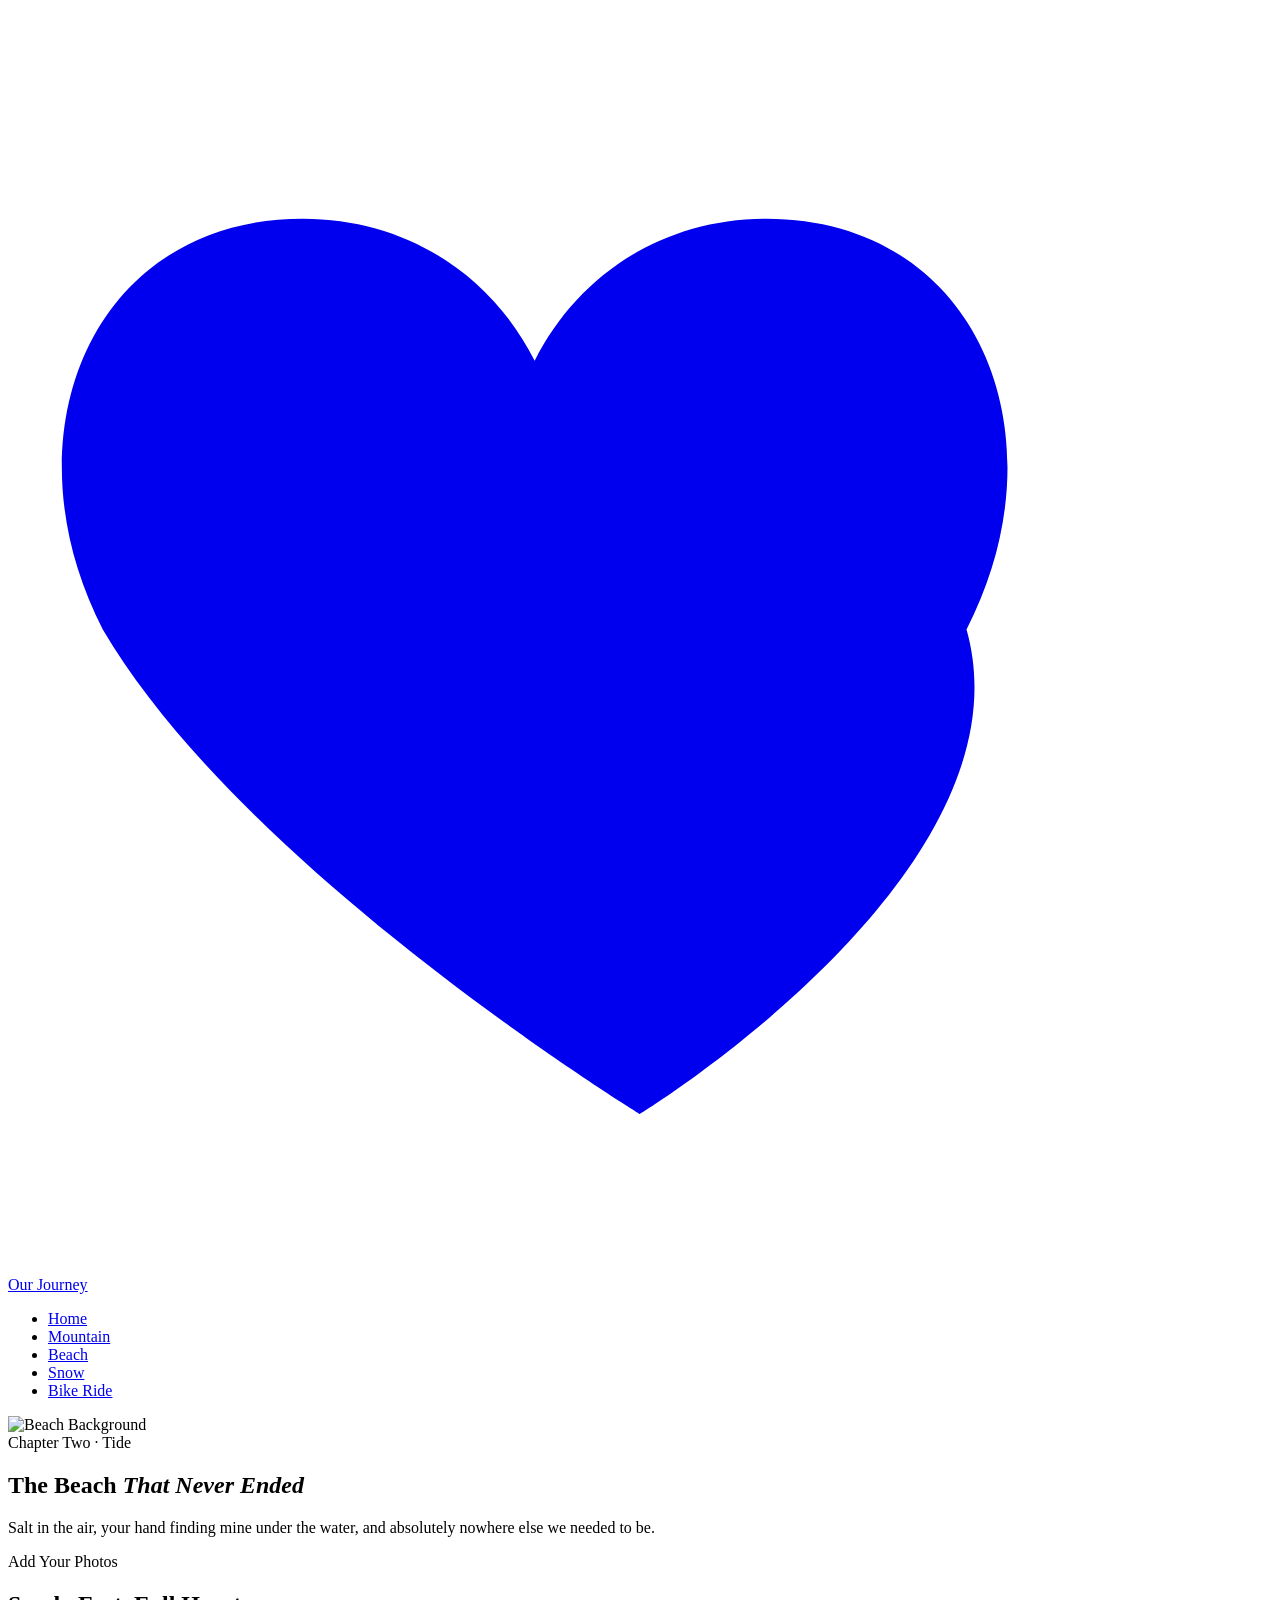
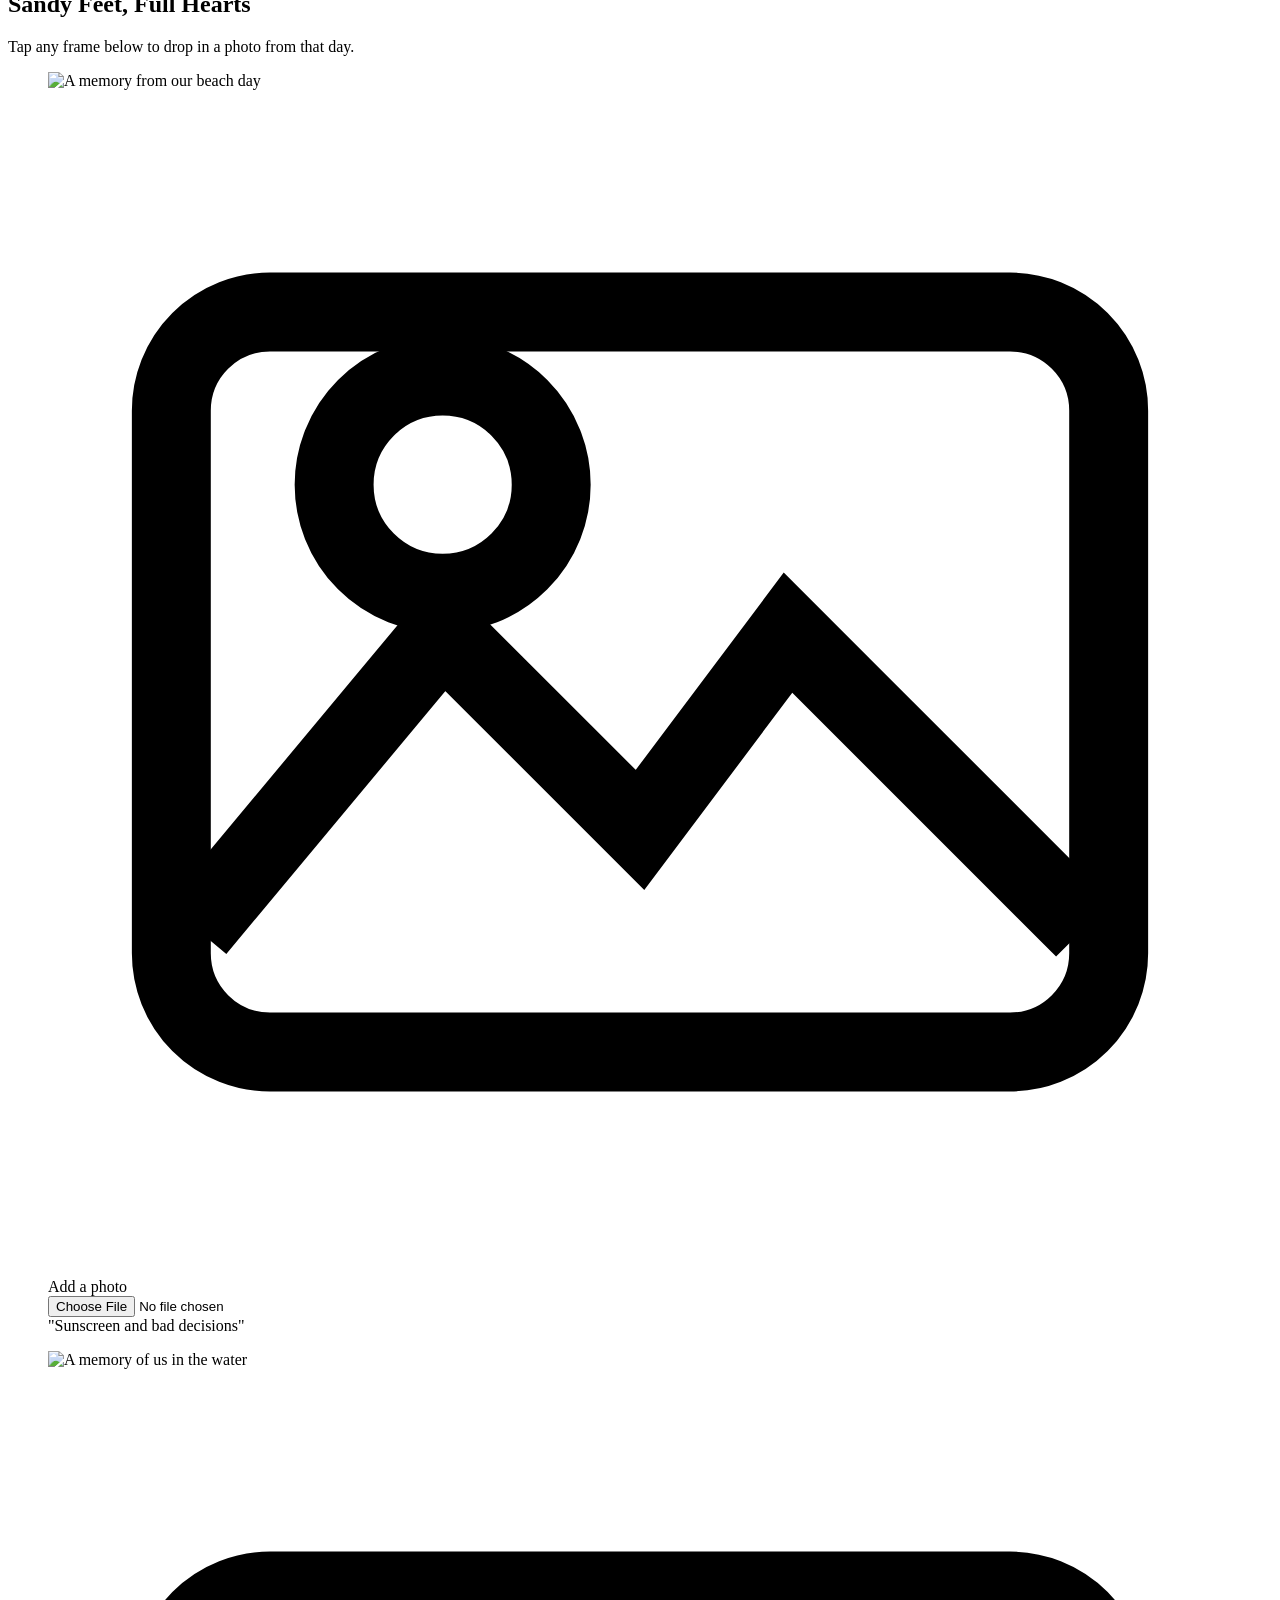
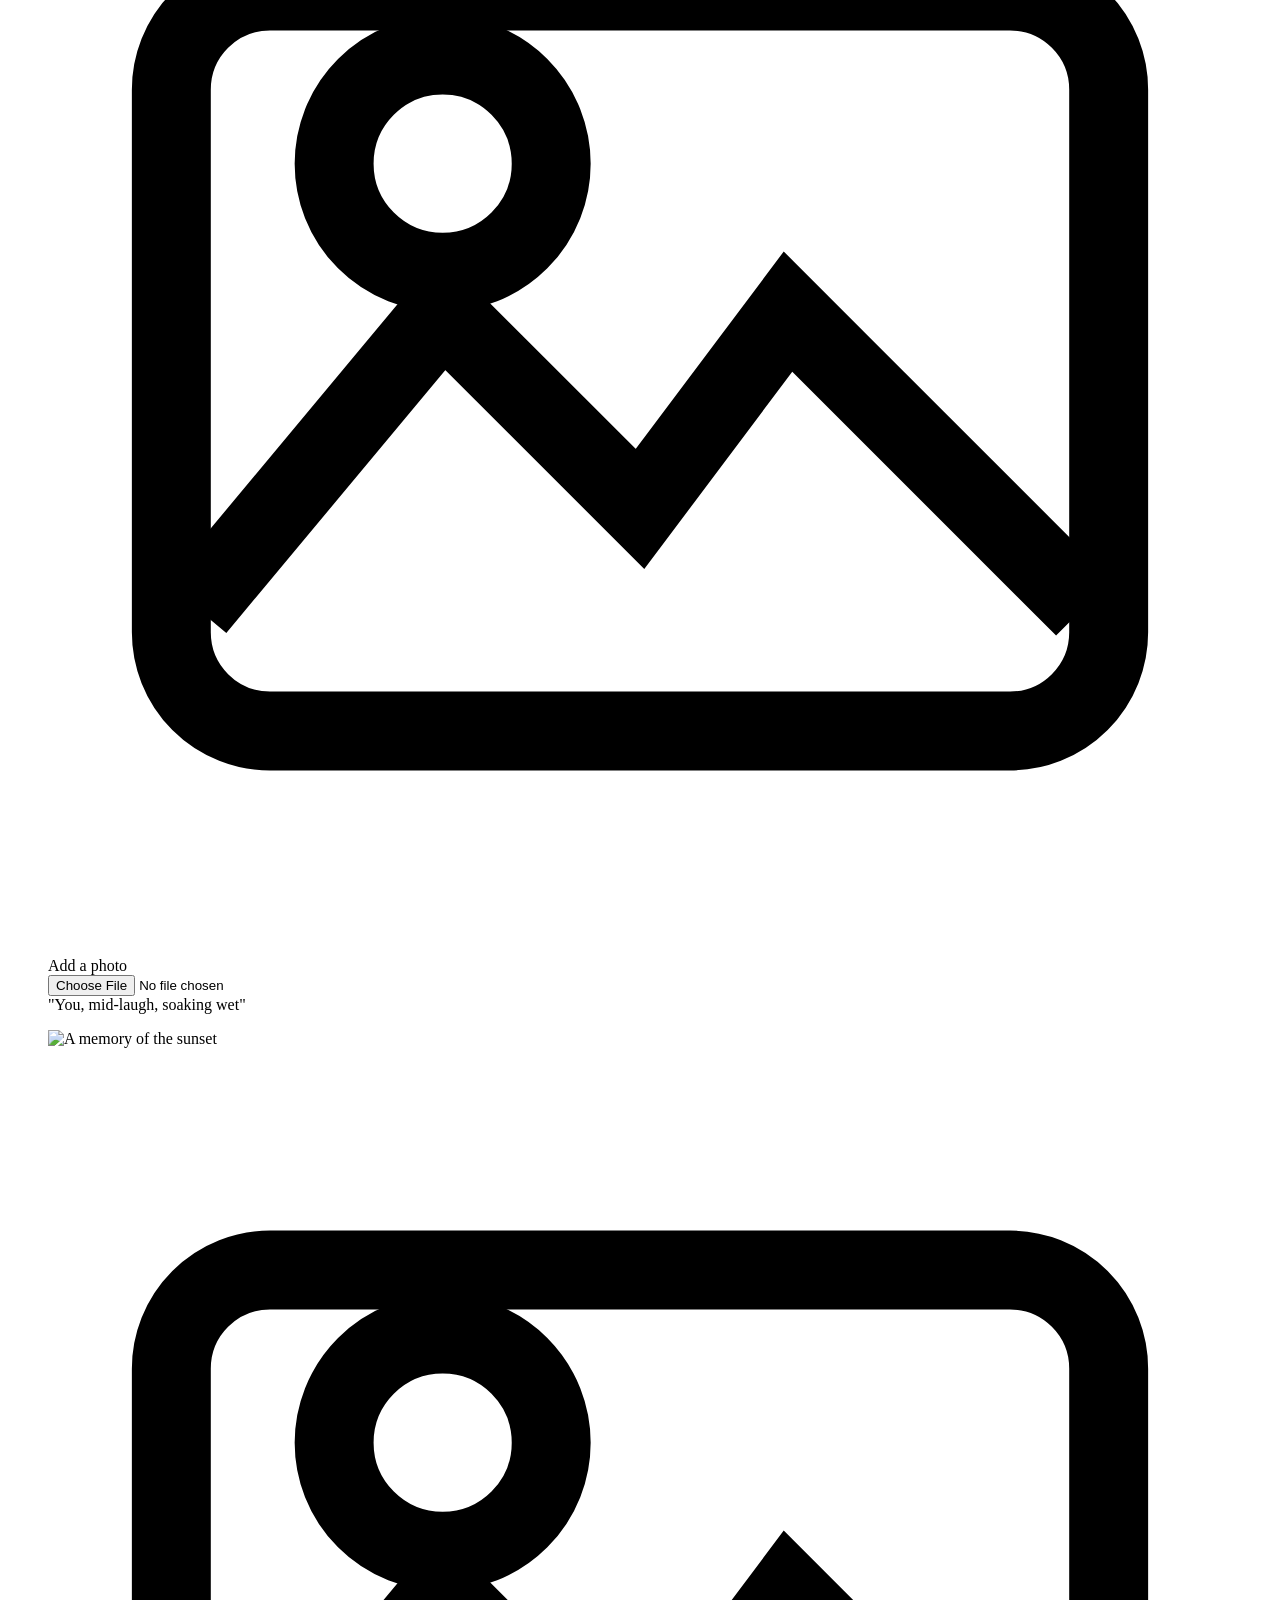
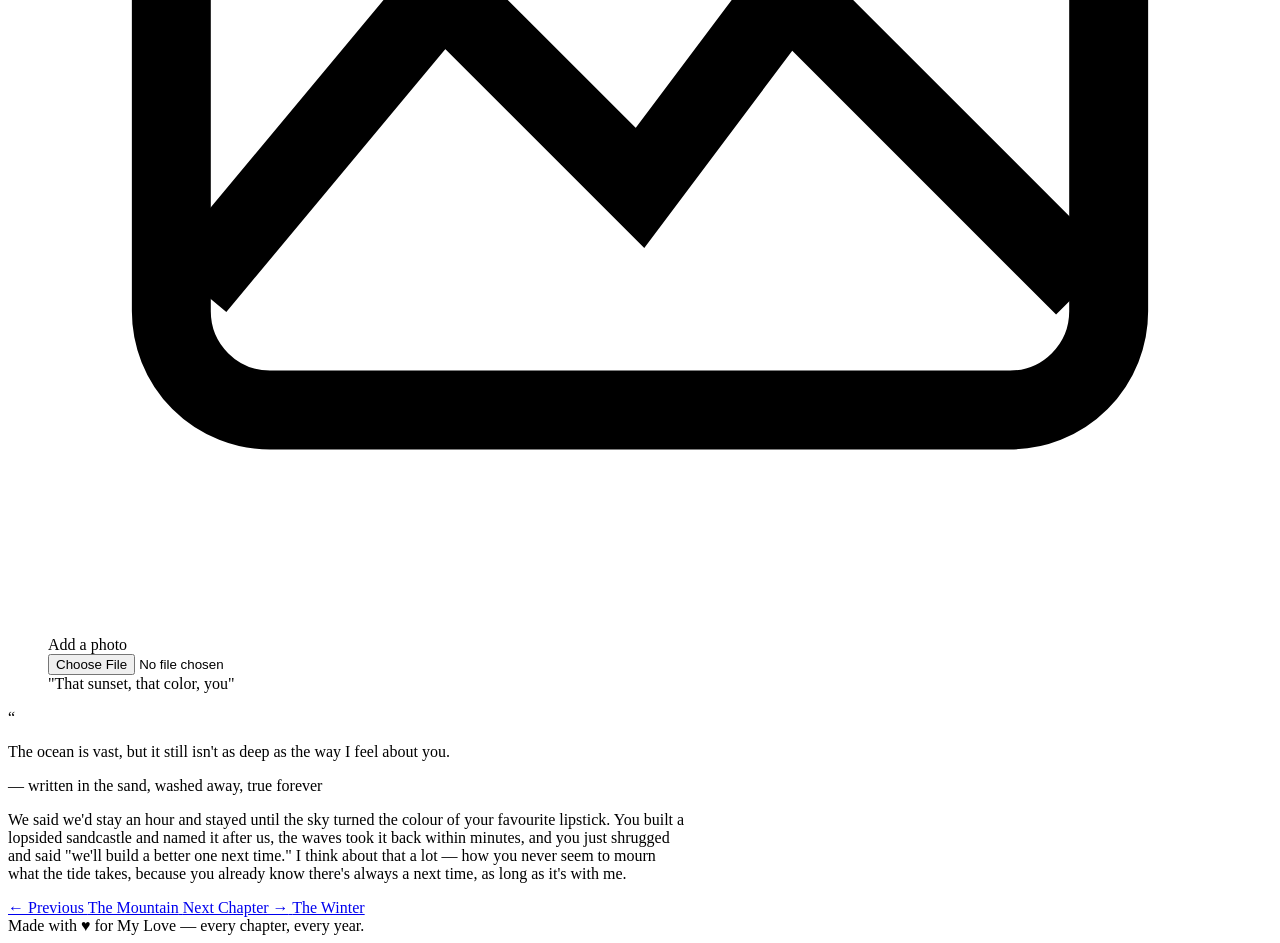
==== beach.html @ 60a68613 "Add files via upload" ====
<!DOCTYPE html>
<html lang="en">
<head>
<meta charset="UTF-8">
<meta name="viewport" content="width=device-width, initial-scale=1.0">
<title>The Beach — Our Journey</title>
<meta name="description" content="Chapter Two: the beach day we never wanted to end.">
<link rel="preconnect" href="https://fonts.googleapis.com">
<link rel="stylesheet" href="css/style.css">
</head>
<body class="page-beach">

<div class="ambient-fx" aria-hidden="true"></div>

<nav class="site-nav">
  <a class="site-nav__mark" href="index.html">
    <svg viewBox="0 0 24 24" fill="currentColor"><path d="M12 21s-7.5-4.6-10.2-9.2C-0.1 8.1 1.6 4 5.6 4c2 0 3.6 1.1 4.4 2.7C10.8 5.1 12.4 4 14.4 4c4 0 5.7 4.1 3.8 7.8C19.5 16.4 12 21 12 21z"/></svg>
    Our Journey
  </a>
  <ul class="site-nav__links">
    <li><a href="index.html">Home</a></li>
    <li><a href="mountain.html">Mountain</a></li>
    <li><a href="beach.html" aria-current="page">Beach</a></li>
    <li><a href="winter.html">Snow</a></li>
    <li><a href="bike.html">Bike Ride</a></li>
  </ul>
</nav>

<main>

  <!-- ===================== CHAPTER HERO ===================== -->
  <section class="chapter-hero">
    <div class="chapter-hero__scene" aria-hidden="true">
      <img src="img/beach.png" alt="Beach Background">
    </div>
    <div class="chapter-hero__scrim"></div>
    <div class="chapter-hero__content">
      <span class="chapter-hero__eyebrow">Chapter Two · Tide</span>
      <h1 class="chapter-hero__title">The Beach <em>That Never Ended</em></h1>
      <p class="chapter-hero__line">Salt in the air, your hand finding mine under the water, and absolutely nowhere else we needed to be.</p>
    </div>
  </section>

  <!-- ===================== MEMORIES ===================== -->
  <section class="section">
    <div class="wrap">
      <div class="section-title">
        <span class="eyebrow">Add Your Photos</span>
        <h2>Sandy Feet, Full Hearts</h2>
        <p>Tap any frame below to drop in a photo from that day.</p>
      </div>

      <div class="memories">
        <figure class="polaroid" style="--tilt:3deg;">
          <div class="polaroid__frame">
            <img alt="A memory from our beach day">
            <div class="polaroid__placeholder">
              <svg viewBox="0 0 24 24" fill="none" stroke="currentColor" stroke-width="1.6"><path d="M3 17l5-6 4 4 3-4 6 6"/><circle cx="8" cy="8" r="2.2"/><rect x="2.5" y="4.5" width="19" height="15" rx="2"/></svg>
              <span>Add a photo</span>
            </div>
            <input class="polaroid__input" type="file" accept="image/*" aria-label="Upload a beach memory photo">
          </div>
          <figcaption class="polaroid__caption">"Sunscreen and bad decisions"</figcaption>
        </figure>

        <figure class="polaroid" style="--tilt:-3deg;">
          <div class="polaroid__frame">
            <img alt="A memory of us in the water">
            <div class="polaroid__placeholder">
              <svg viewBox="0 0 24 24" fill="none" stroke="currentColor" stroke-width="1.6"><path d="M3 17l5-6 4 4 3-4 6 6"/><circle cx="8" cy="8" r="2.2"/><rect x="2.5" y="4.5" width="19" height="15" rx="2"/></svg>
              <span>Add a photo</span>
            </div>
            <input class="polaroid__input" type="file" accept="image/*" aria-label="Upload a memory photo from the water">
          </div>
          <figcaption class="polaroid__caption">"You, mid-laugh, soaking wet"</figcaption>
        </figure>

        <figure class="polaroid" style="--tilt:4deg;">
          <div class="polaroid__frame">
            <img alt="A memory of the sunset">
            <div class="polaroid__placeholder">
              <svg viewBox="0 0 24 24" fill="none" stroke="currentColor" stroke-width="1.6"><path d="M3 17l5-6 4 4 3-4 6 6"/><circle cx="8" cy="8" r="2.2"/><rect x="2.5" y="4.5" width="19" height="15" rx="2"/></svg>
              <span>Add a photo</span>
            </div>
            <input class="polaroid__input" type="file" accept="image/*" aria-label="Upload a memory photo of the sunset">
          </div>
          <figcaption class="polaroid__caption">"That sunset, that color, you"</figcaption>
        </figure>
      </div>
    </div>
  </section>

  <!-- ===================== QUOTE ===================== -->
  <section class="section" style="padding-top:0;">
    <div class="wrap">
      <div class="quote-block">
        <span class="quote-mark quote-block__mark">“</span>
        <p class="quote-block__text">The ocean is vast, but it still isn't as deep as the way I feel about you.</p>
        <span class="quote-block__attr">— written in the sand, washed away, true forever</span>
      </div>
    </div>
  </section>

  <!-- ===================== NARRATIVE ===================== -->
  <section class="section" style="padding-top:0;">
    <div class="wrap" style="max-width:680px;">
      <p>
        We said we'd stay an hour and stayed until the sky turned the colour of your favourite lipstick. You
        built a lopsided sandcastle and named it after us, the waves took it back within minutes, and you just
        shrugged and said "we'll build a better one next time." I think about that a lot — how you never seem
        to mourn what the tide takes, because you already know there's always a next time, as long as it's
        with me.
      </p>
    </div>
  </section>

</main>

<div class="chapter-footer wrap">
  <a class="cf-link" href="mountain.html">
    <span class="label">← Previous</span>
    <span class="dest">The Mountain</span>
  </a>
  <a class="cf-link cf-next" href="winter.html">
    <span class="label">Next Chapter →</span>
    <span class="dest">The Winter</span>
  </a>
</div>

<footer class="site-footer">
  Made with <span class="heart">♥</span> for <span data-her-name>My Love</span> — every chapter, every year.
</footer>

<script src="js/script.js"></script>
</body>
</html>
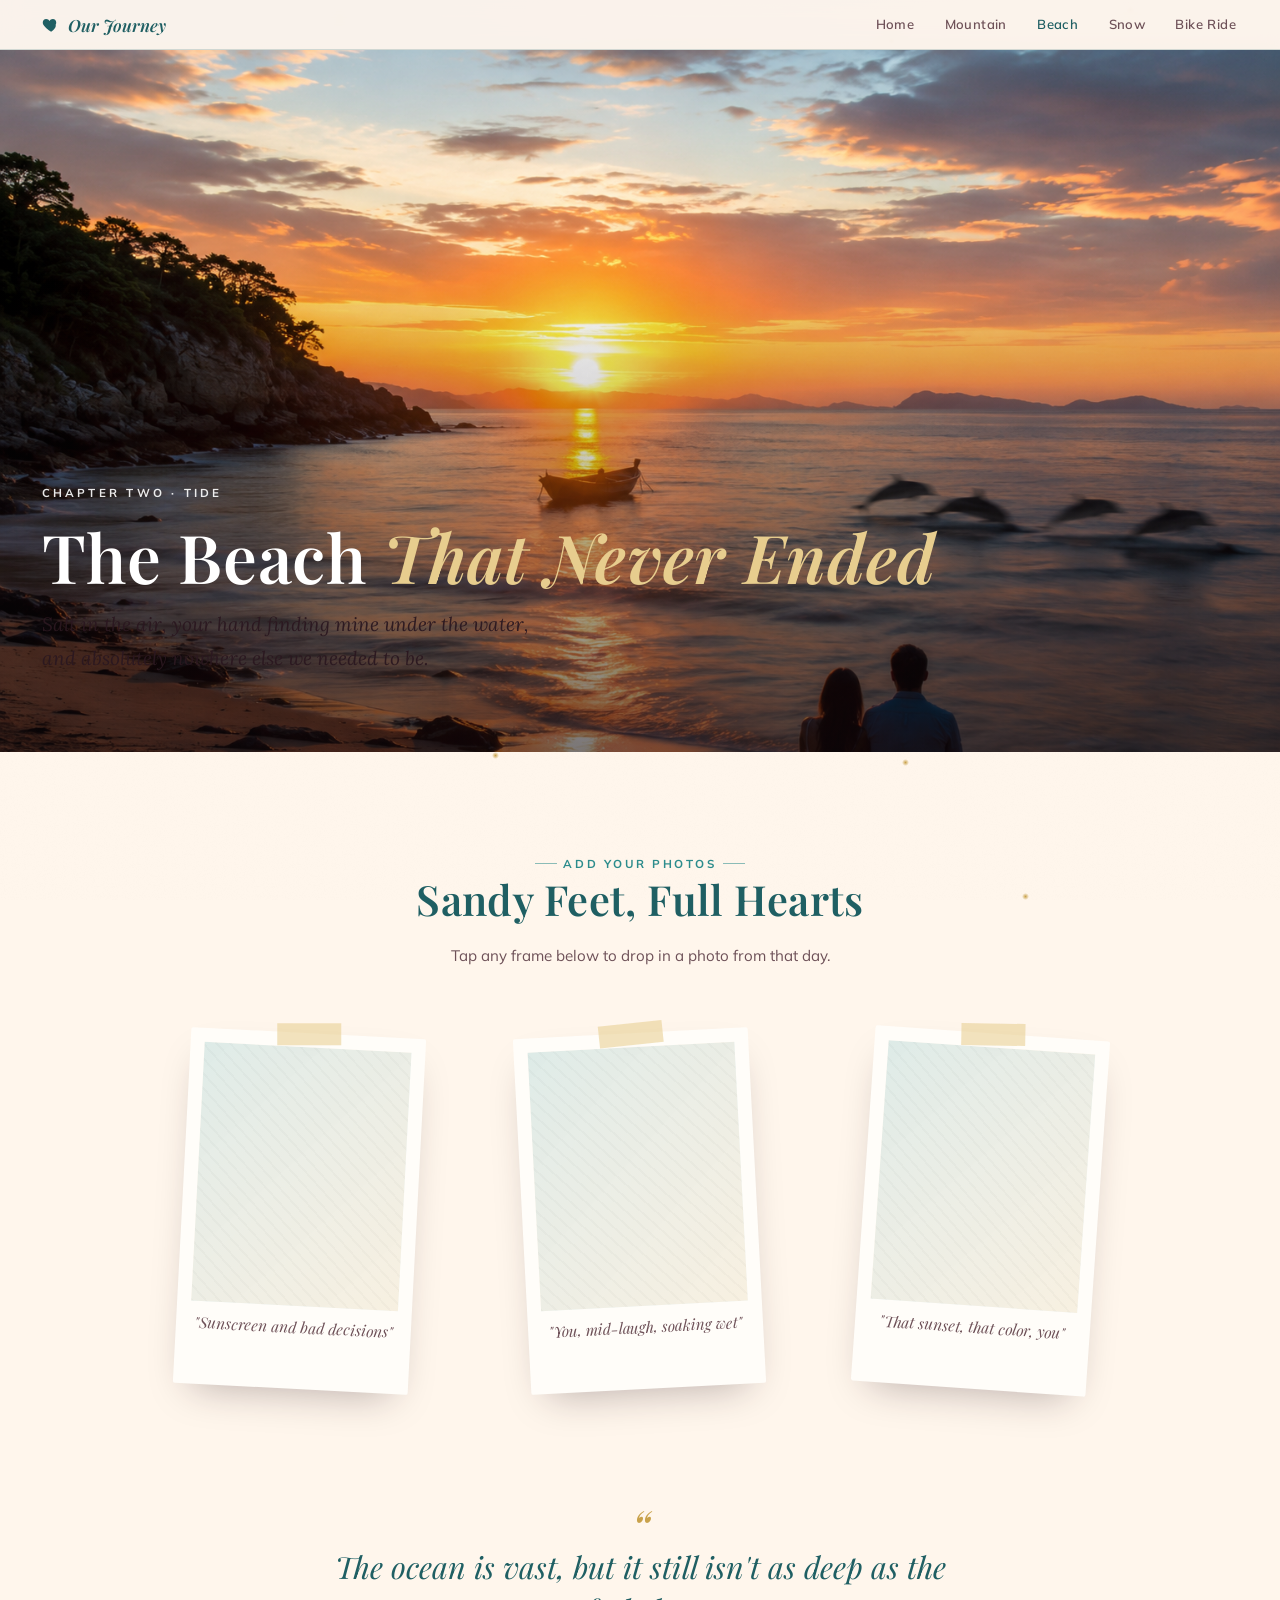
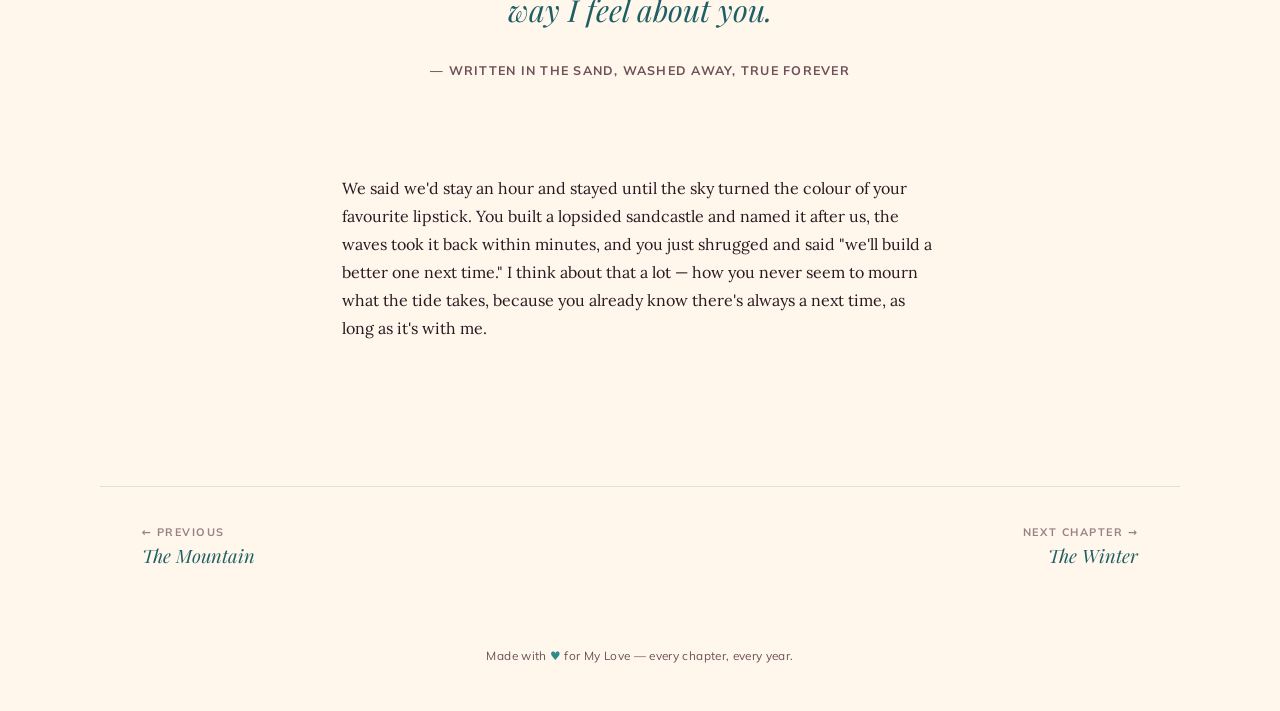
==== commit 8bf505db: "Add files via upload" ====
--- a/beach.html
+++ b/beach.html
@@ -53,36 +53,21 @@
       <div class="memories">
         <figure class="polaroid" style="--tilt:3deg;">
           <div class="polaroid__frame">
-            <img alt="A memory from our beach day">
-            <div class="polaroid__placeholder">
-              <svg viewBox="0 0 24 24" fill="none" stroke="currentColor" stroke-width="1.6"><path d="M3 17l5-6 4 4 3-4 6 6"/><circle cx="8" cy="8" r="2.2"/><rect x="2.5" y="4.5" width="19" height="15" rx="2"/></svg>
-              <span>Add a photo</span>
-            </div>
-            <input class="polaroid__input" type="file" accept="image/*" aria-label="Upload a beach memory photo">
+            <img src="img/beach1.jpg" alt="A memory from our mountain hike" >
           </div>
           <figcaption class="polaroid__caption">"Sunscreen and bad decisions"</figcaption>
         </figure>
 
         <figure class="polaroid" style="--tilt:-3deg;">
           <div class="polaroid__frame">
-            <img alt="A memory of us in the water">
-            <div class="polaroid__placeholder">
-              <svg viewBox="0 0 24 24" fill="none" stroke="currentColor" stroke-width="1.6"><path d="M3 17l5-6 4 4 3-4 6 6"/><circle cx="8" cy="8" r="2.2"/><rect x="2.5" y="4.5" width="19" height="15" rx="2"/></svg>
-              <span>Add a photo</span>
-            </div>
-            <input class="polaroid__input" type="file" accept="image/*" aria-label="Upload a memory photo from the water">
+            <img src="img/beach2.jpg" alt="A memory from our mountain hike" >
           </div>
           <figcaption class="polaroid__caption">"You, mid-laugh, soaking wet"</figcaption>
         </figure>
 
         <figure class="polaroid" style="--tilt:4deg;">
           <div class="polaroid__frame">
-            <img alt="A memory of the sunset">
-            <div class="polaroid__placeholder">
-              <svg viewBox="0 0 24 24" fill="none" stroke="currentColor" stroke-width="1.6"><path d="M3 17l5-6 4 4 3-4 6 6"/><circle cx="8" cy="8" r="2.2"/><rect x="2.5" y="4.5" width="19" height="15" rx="2"/></svg>
-              <span>Add a photo</span>
-            </div>
-            <input class="polaroid__input" type="file" accept="image/*" aria-label="Upload a memory photo of the sunset">
+            <img src="img/beach3.jpg" alt="A memory from our mountain hike" >
           </div>
           <figcaption class="polaroid__caption">"That sunset, that color, you"</figcaption>
         </figure>
--- a/css/style.css
+++ b/css/style.css
@@ -0,0 +1,498 @@
+/* ============================================================
+   OUR JOURNEY — a birthday love letter
+   Shared design system: tokens, type, ambient fx, components
+   ============================================================ */
+
+@import url('https://fonts.googleapis.com/css2?family=Playfair+Display:ital,wght@0,500;0,600;0,700;1,500;1,600&family=Lora:ital,wght@0,400;0,500;1,400;1,500&family=Mulish:wght@400;500;600;700&display=swap');
+
+:root{
+  /* ---- brand tokens (homepage / shared chrome) ---- */
+  --rose-deep:   #7A1F3D;
+  --rose-mid:    #C2415A;
+  --rose-soft:   #E8A6AE;
+  --blush:       #F7E6E0;
+  --cream:       #FBF3EC;
+  --gold:        #C9A24B;
+  --gold-soft:   #E7CD8E;
+  --ink:         #2B1820;
+  --ink-soft:    #6E5158;
+
+  /* ---- per-chapter accents (overridden per page on <body>) ---- */
+  --accent:      var(--rose-mid);
+  --accent-deep: var(--rose-deep);
+  --page-bg-1:   var(--cream);
+  --page-bg-2:   var(--blush);
+
+  --display: 'Playfair Display', 'Times New Roman', serif;
+  --body:    'Lora', Georgia, serif;
+  --ui:      'Mulish', system-ui, sans-serif;
+
+  --shadow-paper: 0 18px 40px -18px rgba(43,24,32,0.35);
+  --shadow-soft:  0 8px 24px -10px rgba(43,24,32,0.22);
+  --radius-paper: 3px;
+  --maxw: 1080px;
+}
+
+*,*::before,*::after{ box-sizing:border-box; }
+html{ scroll-behavior:smooth; }
+
+body{
+  margin:0;
+  font-family:var(--body);
+  color:var(--ink);
+  background:
+    radial-gradient(ellipse at 20% 0%, color-mix(in srgb, var(--accent) 10%, transparent), transparent 55%),
+    radial-gradient(ellipse at 85% 30%, color-mix(in srgb, var(--gold) 12%, transparent), transparent 50%),
+    var(--page-bg-1);
+  background-attachment:fixed;
+  position:relative;
+  overflow-x:hidden;
+  -webkit-font-smoothing:antialiased;
+}
+
+/* faint paper grain so panels don't feel flat-digital */
+body::before{
+  content:"";
+  position:fixed; inset:0;
+  pointer-events:none;
+  z-index:0;
+  opacity:.5;
+  background-image:url("data:image/svg+xml,%3Csvg xmlns='http://www.w3.org/2000/svg' width='160' height='160'%3E%3Cfilter id='n'%3E%3CfeTurbulence type='fractalNoise' baseFrequency='0.9' numOctaves='2' stitchTiles='stitch'/%3E%3CfeColorMatrix type='saturate' values='0'/%3E%3C/filter%3E%3Crect width='100%25' height='100%25' filter='url(%23n)' opacity='0.035'/%3E%3C/svg%3E");
+}
+
+h1,h2,h3,h4{ font-family:var(--display); margin:0 0 .4em; color:var(--accent-deep); font-weight:600; letter-spacing:.01em; }
+p{ line-height:1.75; color:var(--ink); margin:0 0 1em; }
+a{ color:inherit; }
+img{ max-width:100%; display:block; }
+
+.eyebrow{
+  font-family:var(--ui);
+  font-size:.72rem;
+  letter-spacing:.22em;
+  text-transform:uppercase;
+  color:var(--accent);
+  font-weight:700;
+  display:inline-flex;
+  align-items:center;
+  gap:.6em;
+}
+.eyebrow::before, .eyebrow::after{ content:""; width:22px; height:1px; background:currentColor; opacity:.55; }
+
+.quote-mark{ font-family:var(--display); font-style:italic; }
+
+/* ============================================================
+   NAVIGATION — the journal's table of contents, always present
+   ============================================================ */
+.site-nav{
+  position:sticky; top:0; z-index:50;
+  display:flex; align-items:center; justify-content:space-between;
+  gap:1rem;
+  padding:.85rem clamp(1.1rem,4vw,2.6rem);
+  background:color-mix(in srgb, var(--cream) 88%, transparent);
+  backdrop-filter:blur(10px) saturate(1.1);
+  border-bottom:1px solid color-mix(in srgb, var(--accent-deep) 18%, transparent);
+}
+.site-nav__mark{
+  font-family:var(--display); font-style:italic; font-weight:600;
+  font-size:1.05rem; color:var(--accent-deep); text-decoration:none;
+  display:flex; align-items:center; gap:.5rem;
+  white-space:nowrap;
+}
+.site-nav__mark svg{ width:18px; height:18px; flex:none; }
+
+.site-nav__links{
+  display:flex; align-items:center; gap:clamp(.4rem,2vw,1.6rem);
+  list-style:none; margin:0; padding:0;
+  font-family:var(--ui); font-size:.82rem; font-weight:600;
+  letter-spacing:.03em;
+  overflow-x:auto; scrollbar-width:none;
+}
+.site-nav__links::-webkit-scrollbar{ display:none; }
+.site-nav__links a{
+  text-decoration:none; color:var(--ink-soft);
+  padding:.4rem .15rem; position:relative; white-space:nowrap;
+}
+.site-nav__links a::after{
+  content:""; position:absolute; left:0; right:0; bottom:-2px; height:2px;
+  background:var(--accent); transform:scaleX(0); transform-origin:left;
+  transition:transform .25s ease;
+}
+.site-nav__links a:hover::after,
+.site-nav__links a[aria-current="page"]::after{ transform:scaleX(1); }
+.site-nav__links a[aria-current="page"]{ color:var(--accent-deep); }
+
+/* ============================================================
+   AMBIENT FX — drifting petals + twinkling sparkles
+   ============================================================ */
+.ambient-fx{ position:fixed; inset:0; pointer-events:none; z-index:1; overflow:hidden; }
+
+.petal{
+  position:absolute; top:-8%;
+  width:14px; height:14px;
+  opacity:.85;
+  animation:petal-fall linear infinite, petal-sway ease-in-out infinite;
+  will-change:transform;
+}
+.petal svg{ width:100%; height:100%; display:block; filter:drop-shadow(0 2px 3px rgba(122,31,61,.25)); }
+
+@keyframes petal-fall{
+  0%{ transform:translateY(-10vh) rotate(0deg); }
+  100%{ transform:translateY(110vh) rotate(340deg); }
+}
+@keyframes petal-sway{
+  0%,100%{ margin-left:0; }
+  50%{ margin-left:38px; }
+}
+
+.sparkle{
+  position:absolute;
+  width:7px; height:7px;
+  background:radial-gradient(circle, var(--gold) 0%, transparent 70%);
+  border-radius:50%;
+  animation:sparkle-twinkle ease-in-out infinite;
+}
+@keyframes sparkle-twinkle{
+  0%,100%{ opacity:0; transform:scale(.4); }
+  50%{ opacity:1; transform:scale(1.15); }
+}
+
+@media (prefers-reduced-motion:reduce){
+  .petal, .sparkle{ animation:none !important; display:none; }
+  html{ scroll-behavior:auto; }
+}
+
+/* ============================================================
+   LAYOUT SHELL
+   ============================================================ */
+main{ position:relative; z-index:2; }
+.wrap{ max-width:var(--maxw); margin:0 auto; padding-left:clamp(1.1rem,5vw,2.6rem); padding-right:clamp(1.1rem,5vw,2.6rem); }
+.section{ padding:clamp(3rem,8vw,6rem) 0; }
+
+/* ============================================================
+   CHAPTER HERO — full-bleed illustrated scene per location
+   ============================================================ */
+.chapter-hero{
+  position:relative;
+  min-height:78vh;
+  display:flex; align-items:flex-end;
+  overflow:hidden;
+  color:#fff;
+}
+.chapter-hero__scene{ position:absolute; inset:0; z-index:0; }
+.chapter-hero__scene svg{ width:100%; height:100%; display:block; }
+.chapter-hero__scrim{
+  position:absolute; inset:0; z-index:1;
+  background:linear-gradient(180deg, rgba(0,0,0,0) 30%, rgba(15,8,12,.55) 100%);
+}
+.chapter-hero__content{ position:relative; z-index:2; padding:clamp(2rem,6vw,4rem) clamp(1.1rem,5vw,2.6rem) clamp(2.4rem,6vw,3.6rem); width:100%; }
+.chapter-hero__eyebrow{ font-family:var(--ui); letter-spacing:.28em; text-transform:uppercase; font-size:.72rem; opacity:.9; font-weight:700; }
+.chapter-hero__title{ font-size:clamp(2.3rem,6vw,4.2rem); color:#fff; margin:.3em 0 .25em; line-height:1.04; }
+.chapter-hero__title em{ font-style:italic; color:var(--gold-soft); }
+.chapter-hero__line{ font-family:var(--body); font-style:italic; font-size:clamp(1rem,2vw,1.2rem); max-width:46ch; opacity:.95; }
+
+/* ============================================================
+   POLAROID PHOTO FRAMES (click-to-add-your-photo)
+   ============================================================ */
+.memories{
+  display:grid; gap:2.2rem 1.6rem;
+  grid-template-columns:repeat(auto-fit, minmax(220px,1fr));
+  margin-top:2.6rem;
+}
+.polaroid{
+  background:#fffdf9;
+  padding:14px 14px 52px;
+  box-shadow:var(--shadow-paper);
+  border-radius:2px;
+  transform:rotate(var(--tilt,-3deg));
+  transition:transform .3s ease, box-shadow .3s ease;
+  position:relative;
+}
+.polaroid:hover{ transform:rotate(0deg) scale(1.02); box-shadow:0 26px 48px -18px rgba(43,24,32,.4); z-index:5; }
+.polaroid::before{
+  content:""; position:absolute; top:-10px; left:50%; transform:translateX(-50%) rotate(-3deg);
+  width:64px; height:22px;
+  background:color-mix(in srgb, var(--gold-soft) 70%, transparent);
+  opacity:.8; box-shadow:var(--shadow-soft);
+}
+.polaroid__frame{
+  position:relative;
+  aspect-ratio:4/5;
+  background:
+    linear-gradient(135deg, color-mix(in srgb, var(--accent) 16%, transparent), color-mix(in srgb, var(--gold) 14%, transparent)),
+    repeating-linear-gradient(45deg, rgba(0,0,0,.025) 0 2px, transparent 2px 10px);
+  overflow:hidden;
+  display:flex; align-items:center; justify-content:center;
+  cursor:pointer;
+}
+.polaroid__frame img{ width:100%; height:100%; object-fit:cover; display:none; }
+.polaroid__frame.has-photo img{ display:block; }
+.polaroid__frame.has-photo .polaroid__placeholder{ display:none; }
+.polaroid__placeholder{
+  display:flex; flex-direction:column; align-items:center; gap:.5rem;
+  color:var(--accent-deep); font-family:var(--ui); font-size:.74rem; font-weight:600;
+  text-align:center; padding:1rem; letter-spacing:.02em; opacity:.75;
+}
+.polaroid__placeholder svg{ width:30px; height:30px; opacity:.7; }
+.polaroid__input{ position:absolute; inset:0; opacity:0; cursor:pointer; }
+.polaroid__caption{
+  font-family:var(--display); font-style:italic; color:var(--ink-soft);
+  text-align:center; font-size:.95rem; margin-top:.7rem; padding:0 .2rem;
+}
+
+/* ============================================================
+   QUOTE BLOCK
+   ============================================================ */
+.quote-block{
+  max-width:62ch; margin:0 auto; text-align:center;
+}
+.quote-block__mark{ font-family:var(--display); font-size:3rem; line-height:1; color:var(--gold); display:block; margin-bottom:-.2rem; }
+.quote-block__text{ font-family:var(--display); font-style:italic; font-size:clamp(1.3rem,3vw,1.9rem); color:var(--accent-deep); line-height:1.4; }
+.quote-block__attr{ font-family:var(--ui); font-size:.78rem; letter-spacing:.1em; text-transform:uppercase; color:var(--ink-soft); margin-top:1rem; display:block; font-weight:700; }
+
+/* ============================================================
+   BUTTONS
+   ============================================================ */
+.btn{
+  display:inline-flex; align-items:center; gap:.55rem;
+  font-family:var(--ui); font-weight:700; font-size:.82rem; letter-spacing:.04em;
+  text-decoration:none; cursor:pointer; border:none;
+  padding:.95rem 1.8rem; border-radius:999px;
+  transition:transform .25s ease, box-shadow .25s ease, background .25s ease;
+}
+.btn-primary{
+  background:linear-gradient(135deg, var(--rose-mid), var(--rose-deep));
+  color:#fff; box-shadow:0 14px 30px -12px color-mix(in srgb, var(--rose-deep) 70%, transparent);
+}
+.btn-primary:hover{ transform:translateY(-2px); box-shadow:0 18px 34px -10px color-mix(in srgb, var(--rose-deep) 75%, transparent); }
+.btn-ghost{
+  background:transparent; color:var(--accent-deep);
+  border:1.5px solid color-mix(in srgb, var(--accent-deep) 45%, transparent);
+}
+.btn-ghost:hover{ background:color-mix(in srgb, var(--accent-deep) 8%, transparent); }
+.btn svg{ width:16px; height:16px; }
+
+/* ============================================================
+   CHAPTER FOOTER NAV (prev / next through the journey)
+   ============================================================ */
+.chapter-footer{
+  display:flex; flex-wrap:wrap; gap:1rem; align-items:center; justify-content:space-between;
+  padding:2.4rem clamp(1.1rem,5vw,2.6rem) 3rem;
+  border-top:1px solid color-mix(in srgb, var(--accent-deep) 14%, transparent);
+  margin-top:2rem;
+  font-family:var(--ui);
+}
+.chapter-footer a{ text-decoration:none; }
+.cf-link{
+  display:flex; flex-direction:column; gap:.2rem;
+  color:var(--ink-soft);
+  font-size:.8rem;
+}
+.cf-link span.label{ letter-spacing:.14em; text-transform:uppercase; font-size:.68rem; font-weight:700; opacity:.7; }
+.cf-link span.dest{ font-family:var(--display); font-style:italic; font-size:1.15rem; color:var(--accent-deep); }
+.cf-next{ text-align:right; align-items:flex-end; }
+
+footer.site-footer{
+  text-align:center; padding:2rem 1rem 3rem;
+  font-family:var(--ui); font-size:.74rem; color:var(--ink-soft); letter-spacing:.03em;
+  position:relative; z-index:2;
+}
+footer.site-footer .heart{ color:var(--accent); }
+
+/* shared section title */
+.section-title{ text-align:center; max-width:56ch; margin:0 auto 3rem; }
+.section-title h2{ font-size:clamp(1.8rem,4vw,2.6rem); }
+.section-title p{ color:var(--ink-soft); font-family:var(--ui); font-size:.95rem; }
+
+@media (max-width:640px){
+  .chapter-hero{ min-height:64vh; }
+  .chapter-footer{ flex-direction:column; align-items:stretch; text-align:left; }
+  .cf-next{ text-align:left; align-items:flex-start; }
+}
+
+/* ============================================================
+   HOMEPAGE — hero envelope, birthday letter, journey map
+   ============================================================ */
+.home-hero{
+  position:relative;
+  padding:clamp(2.4rem,7vw,4.5rem) 0 clamp(3rem,8vw,5rem);
+  text-align:center;
+  overflow:hidden;
+}
+.home-hero__roses{ position:absolute; inset:0; z-index:0; opacity:.9; pointer-events:none; }
+.home-hero__inner{ position:relative; z-index:2; }
+
+.home-hero .eyebrow{ justify-content:center; margin-bottom:1.2rem; }
+.home-hero h1{
+  font-size:clamp(2.4rem,7vw,4.6rem);
+  line-height:1.05;
+  margin-bottom:.5rem;
+}
+.home-hero h1 em{ color:var(--accent); font-style:italic; }
+.home-hero .sub{
+  font-family:var(--body); font-style:italic; color:var(--ink-soft);
+  font-size:clamp(1rem,2vw,1.25rem); max-width:46ch; margin:0 auto 2.6rem;
+}
+
+/* ---- envelope ---- */
+.envelope-wrap{ display:flex; justify-content:center; margin:0 auto 1rem; }
+.envelope{
+  --ew: min(420px, 86vw);
+  width:var(--ew);
+  aspect-ratio:16/10.5;
+  position:relative;
+  cursor:pointer;
+  -webkit-tap-highlight-color:transparent;
+}
+.envelope__body{
+  position:absolute; inset:0;
+  background:linear-gradient(160deg, #fffaf4, var(--blush));
+  border-radius:6px;
+  box-shadow:var(--shadow-paper);
+  overflow:hidden;
+}
+.envelope__body::before, .envelope__body::after{
+  content:""; position:absolute; top:0; width:50%; height:100%;
+  background:linear-gradient(135deg, color-mix(in srgb, var(--accent) 18%, #fff), transparent 70%);
+}
+.envelope__body::after{ right:0; transform:scaleX(-1); }
+.envelope__flap{
+  position:absolute; top:0; left:0; right:0; height:55%;
+  background:linear-gradient(160deg, var(--rose-mid), var(--rose-deep));
+  clip-path:polygon(0 0, 100% 0, 50% 100%);
+  transform-origin:top center;
+  transition:transform .7s cubic-bezier(.6,.1,.2,1);
+  z-index:3;
+  box-shadow:0 6px 18px -8px rgba(0,0,0,.35);
+}
+.envelope.is-open .envelope__flap{ transform:rotateX(180deg); }
+.envelope__seal{
+  position:absolute; top:42%; left:50%; transform:translate(-50%,-50%);
+  width:58px; height:58px; border-radius:50%;
+  background:radial-gradient(circle at 35% 30%, var(--gold-soft), var(--gold) 60%, #9c7a2c 100%);
+  display:flex; align-items:center; justify-content:center;
+  box-shadow:0 8px 16px -6px rgba(0,0,0,.4);
+  z-index:4; transition:opacity .3s ease, transform .4s ease;
+}
+.envelope__seal svg{ width:26px; height:26px; fill:#fff7e8; }
+.envelope.is-open .envelope__seal{ opacity:0; transform:translate(-50%,-50%) scale(.4); }
+.envelope__letter{
+  position:absolute; left:6%; right:6%; bottom:4%;
+  top:18%;
+  background:#fffdf8;
+  border-radius:4px 4px 0 0;
+  box-shadow:0 -6px 18px -10px rgba(0,0,0,.25);
+  transform:translateY(8%);
+  transition:transform .7s cubic-bezier(.2,.8,.3,1) .15s;
+  z-index:2;
+  display:flex; align-items:center; justify-content:center; text-align:center;
+  padding:1.2rem 1.4rem;
+}
+.envelope.is-open .envelope__letter{ transform:translateY(-46%); }
+.envelope__letter p{
+  font-family:var(--display); font-style:italic; color:var(--accent-deep);
+  font-size:clamp(.85rem,2.6vw,1.05rem); line-height:1.5; margin:0;
+}
+.envelope__hint{
+  margin-top:1.1rem; font-family:var(--ui); font-size:.74rem; letter-spacing:.14em;
+  text-transform:uppercase; color:var(--ink-soft); font-weight:700;
+}
+.envelope.is-open ~ .envelope__hint, .envelope.is-open + .envelope__hint{ opacity:0; }
+
+.birthday-banner{
+  max-width:680px; margin:2.6rem auto 0;
+  background:color-mix(in srgb, var(--cream) 60%, #fff);
+  border:1px solid color-mix(in srgb, var(--gold) 35%, transparent);
+  border-radius:10px;
+  padding:1.6rem clamp(1.2rem,4vw,2.2rem);
+  box-shadow:var(--shadow-soft);
+  opacity:0; transform:translateY(14px);
+  transition:opacity .6s ease, transform .6s ease;
+}
+.birthday-banner.is-visible{ opacity:1; transform:translateY(0); }
+.birthday-banner h2{ font-size:clamp(1.3rem,3vw,1.8rem); }
+.birthday-banner p{ color:var(--ink-soft); margin-bottom:0; }
+
+/* ---- journey map ---- */
+.journey{ position:relative; padding:clamp(2.4rem,6vw,3.5rem) 0; }
+.journey-map{ position:relative; }
+.journey-map svg{ width:100%; height:auto; overflow:visible; }
+.journey-stop{ cursor:pointer; }
+.journey-stop circle.node{ transition:r .25s ease, filter .25s ease; }
+.journey-stop:hover circle.node{ filter:drop-shadow(0 6px 14px rgba(122,31,61,.35)); }
+.journey-stop text{ font-family:var(--ui); font-weight:700; }
+.journey-stop .stop-label{ font-size:13px; fill:var(--ink); }
+.journey-stop .stop-no{ font-size:10px; fill:var(--accent-deep); letter-spacing:.08em; }
+.journey-grid{
+  display:grid; gap:1.4rem;
+  grid-template-columns:repeat(auto-fit, minmax(220px,1fr));
+  margin-top:2.4rem;
+}
+.journey-card{
+  text-decoration:none; display:block;
+  background:#fff; border-radius:10px; overflow:hidden;
+  box-shadow:var(--shadow-soft);
+  transition:transform .3s ease, box-shadow .3s ease;
+  position:relative;
+}
+.journey-card:hover{ transform:translateY(-6px); box-shadow:var(--shadow-paper); }
+.journey-card__art{ height:140px; position:relative; }
+.journey-card__art svg{ width:100%; height:100%; display:block; }
+.journey-card__body{ padding:1.1rem 1.3rem 1.4rem; }
+.journey-card__no{ font-family:var(--ui); font-size:.68rem; letter-spacing:.18em; color:var(--accent); font-weight:700; }
+.journey-card__title{ font-family:var(--display); font-style:italic; font-size:1.35rem; color:var(--accent-deep); margin:.2rem 0 .3rem; }
+.journey-card__line{ font-family:var(--ui); font-size:.82rem; color:var(--ink-soft); }
+
+/* ---- quote carousel ---- */
+.quote-carousel{ position:relative; min-height:9rem; }
+.quote-slide{
+  position:absolute; inset:0;
+  opacity:0; transform:translateY(8px);
+  transition:opacity .7s ease, transform .7s ease;
+  pointer-events:none;
+}
+.quote-slide.is-active{ opacity:1; transform:translateY(0); pointer-events:auto; position:relative; }
+.quote-dots{ display:flex; justify-content:center; gap:.5rem; margin-top:1.6rem; }
+.quote-dots button{
+  width:7px; height:7px; border-radius:50%; border:none; padding:0;
+  background:color-mix(in srgb, var(--accent) 30%, transparent); cursor:pointer;
+  transition:background .25s ease, transform .25s ease;
+}
+.quote-dots button.is-active{ background:var(--accent); transform:scale(1.3); }
+
+/* ============================================================
+   PROPOSAL MOMENT (bike ride / final chapter)
+   ============================================================ */
+.proposal{
+  position:relative;
+  text-align:center;
+  padding:clamp(3.5rem,9vw,6rem) 0;
+  overflow:hidden;
+}
+.proposal__inner{ position:relative; z-index:2; max-width:640px; margin:0 auto; }
+.proposal h2{ font-size:clamp(2rem,5vw,3.2rem); }
+.proposal p.lead{ font-family:var(--body); font-style:italic; font-size:1.15rem; color:var(--ink-soft); }
+.proposal-actions{ margin-top:2.2rem; display:flex; gap:1rem; justify-content:center; flex-wrap:wrap; }
+.proposal-answer{
+  margin-top:2.4rem; min-height:2.4rem;
+  font-family:var(--display); font-style:italic; font-size:1.4rem; color:var(--accent-deep);
+  opacity:0; transform:scale(.9); transition:opacity .5s ease, transform .5s ease;
+}
+.proposal-answer.is-visible{ opacity:1; transform:scale(1); }
+.burst{ position:absolute; inset:0; pointer-events:none; z-index:1; }
+
+/* ============================================================
+   PAGE THEMES — each chapter gets its own accent mood
+   ============================================================ */
+.page-mountain{ --accent:#4A5573; --accent-deep:#333A52; --page-bg-1:#EFF1F7; --page-bg-2:#E1E5F1; }
+.page-beach   { --accent:#2C8C8C; --accent-deep:#1F5F63; --page-bg-1:#FFF6EC; --page-bg-2:#FFE9D6; }
+.page-winter    { --accent:#5B8AA6; --accent-deep:#2E5E78; --page-bg-1:#F3FAFD; --page-bg-2:#E3F1F8; }
+.page-bike    { --accent:#E07A3F; --accent-deep:#9C4E20; --page-bg-1:#FFF3E8; --page-bg-2:#FCE1CB; }
+
+/* ---- small icon badges used on homepage journey cards ---- */
+.icon-badge{
+  width:46px; height:46px; border-radius:50%;
+  display:flex; align-items:center; justify-content:center;
+  background:color-mix(in srgb, var(--accent) 16%, #fff);
+  margin:0 auto 1.1rem;
+}
+.icon-badge svg{ width:24px; height:24px; stroke:var(--accent-deep); }
